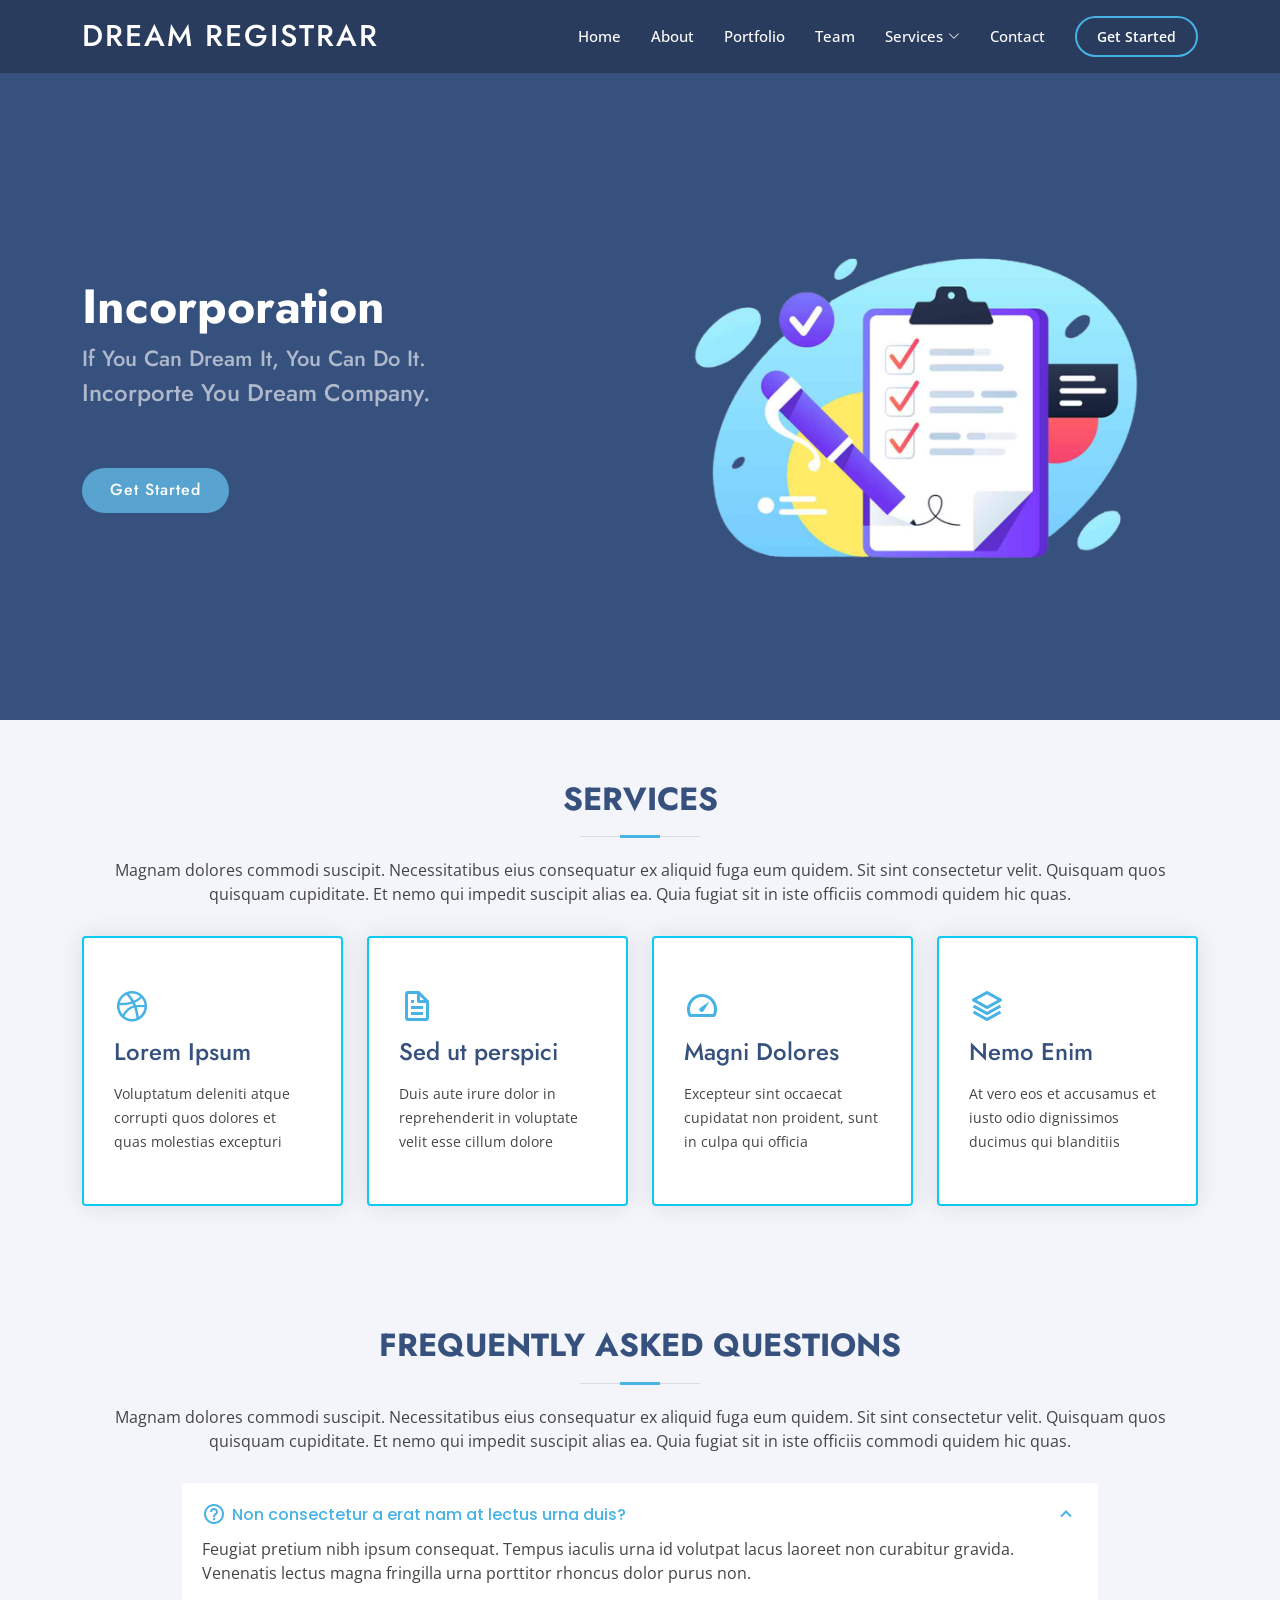
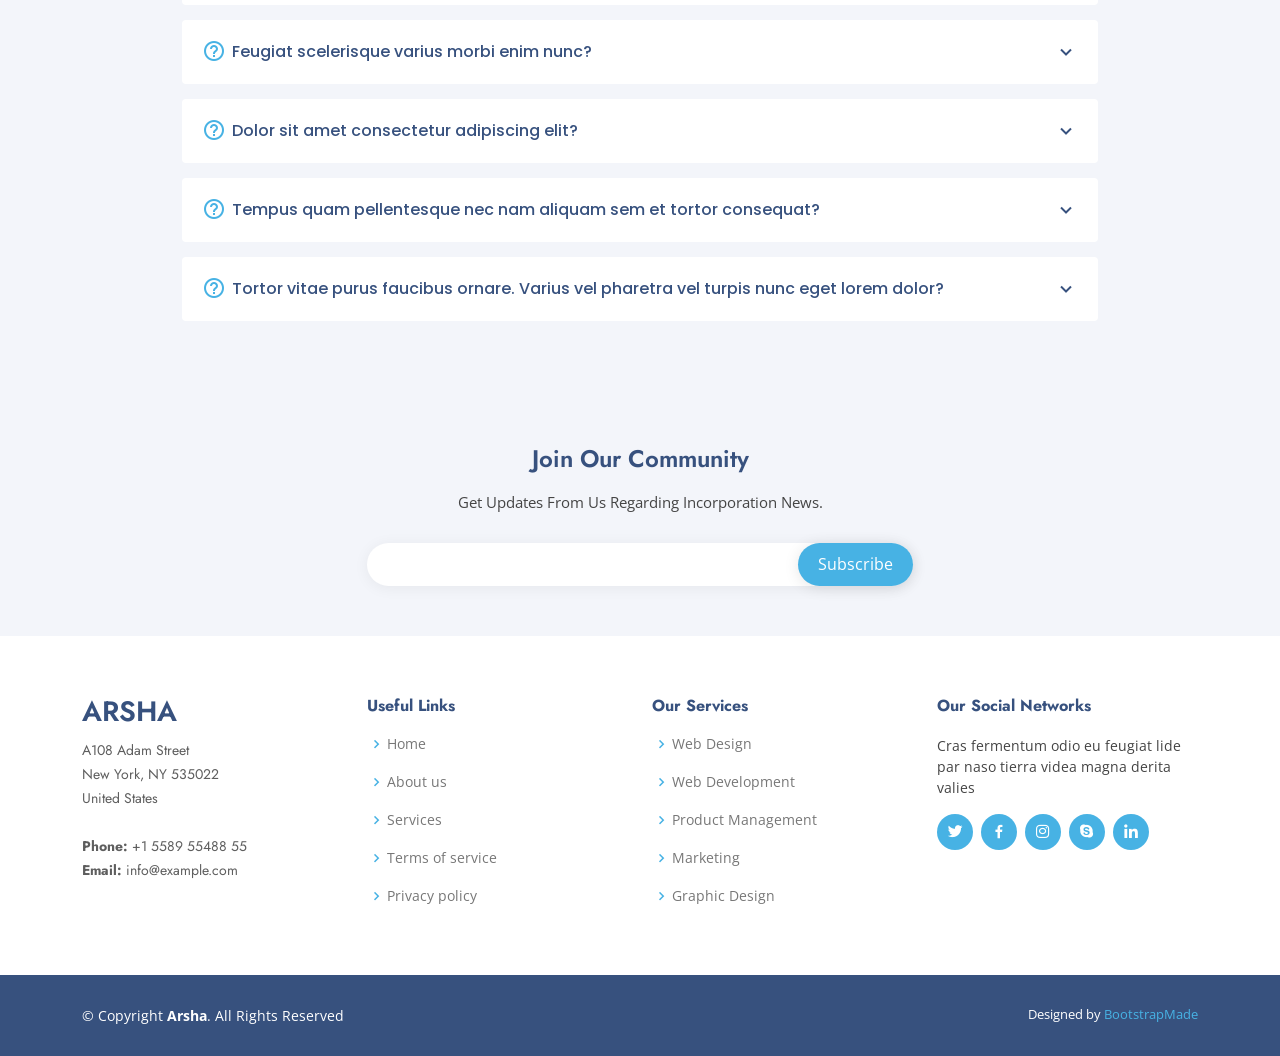
==== incorporation.html @ 0de63393 "initial commit" ====
<!DOCTYPE html>
<html lang="en">
    <head>
        <meta charset="utf-8" />
        <meta content="width=device-width, initial-scale=1.0" name="viewport" />

        <title>Incorporation - Arsha Bootstrap Template</title>
        <meta content="" name="description" />
        <meta content="" name="keywords" />

        <!-- Favicons -->
        <link href="assets/img/favicon.png" rel="icon" />
        <link href="assets/img/apple-touch-icon.png" rel="apple-touch-icon" />

        <!-- Google Fonts -->
        <link
            href="https://fonts.googleapis.com/css?family=Open+Sans:300,300i,400,400i,600,600i,700,700i|Jost:300,300i,400,400i,500,500i,600,600i,700,700i|Poppins:300,300i,400,400i,500,500i,600,600i,700,700i"
            rel="stylesheet"
        />

        <!-- Vendor CSS Files -->
        <link href="assets/vendor/aos/aos.css" rel="stylesheet" />
        <link
            href="assets/vendor/bootstrap/css/bootstrap.min.css"
            rel="stylesheet"
        />
        <link
            href="assets/vendor/bootstrap-icons/bootstrap-icons.css"
            rel="stylesheet"
        />
        <link
            href="assets/vendor/boxicons/css/boxicons.min.css"
            rel="stylesheet"
        />
        <link
            href="assets/vendor/glightbox/css/glightbox.min.css"
            rel="stylesheet"
        />
        <link href="assets/vendor/remixicon/remixicon.css" rel="stylesheet" />
        <link
            href="assets/vendor/swiper/swiper-bundle.min.css"
            rel="stylesheet"
        />

        <!-- Template Main CSS File -->
        <link href="assets/css/style.css" rel="stylesheet" />
    </head>

    <body>
        <!-- ======= Header ======= -->
        <header id="header" class="fixed-top header-inner-pages">
            <div class="container d-flex align-items-center">
                <h1 class="logo me-auto">
                    <a href="index.html">Dream Registrar</a>
                </h1>

                <nav id="navbar" class="navbar">
                    <ul>
                        <li>
                            <a class="nav-link scrollto" href="/">Home</a>
                        </li>

                        <li>
                            <a class="nav-link scrollto" href="index.html#about"
                                >About</a
                            >
                        </li>

                        <li>
                            <a
                                class="nav-link scrollto"
                                href="index.html#portfolio"
                                >Portfolio</a
                            >
                        </li>
                        <li>
                            <a class="nav-link scrollto" href="index.html#team"
                                >Team</a
                            >
                        </li>

                        <li class="dropdown">
                            <a href="#"
                                ><span>Services</span>
                                <i class="bi bi-chevron-down"></i
                            ></a>
                            <ul>
                                <li><a href="#">Drop Down 1</a></li>
                                <li class="dropdown">
                                    <a href="#"
                                        ><span>Deep Drop Down</span>
                                        <i class="bi bi-chevron-right"></i
                                    ></a>
                                    <ul>
                                        <li>
                                            <a href="#">Deep Drop Down 1</a>
                                        </li>
                                        <li>
                                            <a href="#">Deep Drop Down 2</a>
                                        </li>
                                        <li>
                                            <a href="#">Deep Drop Down 3</a>
                                        </li>
                                        <li>
                                            <a href="#">Deep Drop Down 4</a>
                                        </li>
                                        <li>
                                            <a href="#">Deep Drop Down 5</a>
                                        </li>
                                    </ul>
                                </li>
                                <li><a href="#">Drop Down 2</a></li>
                                <li><a href="#">Drop Down 3</a></li>
                                <li><a href="#">Drop Down 4</a></li>
                            </ul>
                        </li>
                        <li>
                            <a class="nav-link scrollto" href="#contact"
                                >Contact</a
                            >
                        </li>
                        <li>
                            <a class="getstarted scrollto" href="#about"
                                >Get Started</a
                            >
                        </li>
                    </ul>
                    <i class="bi bi-list mobile-nav-toggle"></i>
                </nav>
                <!-- .navbar -->
            </div>
        </header>
        <!-- End Header -->
        <!-- ======= Hero Section ======= -->
        <section id="hero" class="d-flex align-items-center">
            <div class="container">
                <div class="row">
                    <div
                        class="col-lg-6 d-flex flex-column justify-content-center pt-4 pt-lg-0 order-2 order-lg-1"
                        data-aos="fade-up"
                        data-aos-delay="200"
                    >
                        <h1>Incorporation</h1>
                        <h4>If You Can Dream It, You Can Do It.</h4>
                        <h2>Incorporte You Dream Company.</h2>
                        <div
                            class="d-flex justify-content-center justify-content-lg-start"
                        >
                            <a href="#services" class="btn-get-started scrollto"
                                >Get Started</a
                            >
                            <!-- <a href="" class="glightbox btn-watch-video"
                                ><i class="bi bi-play-circle"></i
                                ><span>Watch Video</span></a
                            > -->
                        </div>
                    </div>
                    <div
                        class="col-lg-6 order-1 order-lg-2 hero-img"
                        data-aos="zoom-in"
                        data-aos-delay="200"
                    >
                        <img
                            src="./image-removebg-preview.png"
                            class="img-fluid animated"
                            alt=""
                        />
                    </div>
                </div>
            </div>
        </section>
        <!-- End Hero -->

        <main id="main">
            <!-- ======= Breadcrumbs ======= -->
            <!-- <section id="breadcrumbs" class="breadcrumbs">
                <div class="container">
                    <ol>
                        <li><a href="index.html">Home</a></li>
                        <li>Incorporation</li>
                    </ol>
                    <h2>Incorporation</h2>
                </div>
            </section> -->
            <!-- End Breadcrumbs -->
            <!-- ======= Services Section ======= -->
            <section id="services" class="services section-bg">
                <div class="container" data-aos="fade-up">
                    <div class="section-title">
                        <h2>Services</h2>
                        <p>
                            Magnam dolores commodi suscipit. Necessitatibus eius
                            consequatur ex aliquid fuga eum quidem. Sit sint
                            consectetur velit. Quisquam quos quisquam
                            cupiditate. Et nemo qui impedit suscipit alias ea.
                            Quia fugiat sit in iste officiis commodi quidem hic
                            quas.
                        </p>
                    </div>

                    <div class="row">
                        <div
                            class="col-xl-3 col-md-6 d-flex align-items-stretch"
                            data-aos="zoom-in"
                            data-aos-delay="100"
                        >
                            <div
                                class="icon-box border border-info border-2 rounded"
                            >
                                <div class="icon">
                                    <i class="bx bxl-dribbble"></i>
                                </div>
                                <h4><a href="">Lorem Ipsum</a></h4>
                                <p>
                                    Voluptatum deleniti atque corrupti quos
                                    dolores et quas molestias excepturi
                                </p>
                            </div>
                        </div>

                        <div
                            class="col-xl-3 col-md-6 d-flex align-items-stretch mt-4 mt-md-0"
                            data-aos="zoom-in"
                            data-aos-delay="200"
                        >
                            <div
                                class="icon-box border border-info border-2 rounded"
                            >
                                <div class="icon">
                                    <i class="bx bx-file"></i>
                                </div>
                                <h4><a href="">Sed ut perspici</a></h4>
                                <p>
                                    Duis aute irure dolor in reprehenderit in
                                    voluptate velit esse cillum dolore
                                </p>
                            </div>
                        </div>

                        <div
                            class="col-xl-3 col-md-6 d-flex align-items-stretch mt-4 mt-xl-0"
                            data-aos="zoom-in"
                            data-aos-delay="300"
                        >
                            <div
                                class="icon-box border border-info border-2 rounded"
                            >
                                <div class="icon">
                                    <i class="bx bx-tachometer"></i>
                                </div>
                                <h4><a href="">Magni Dolores</a></h4>
                                <p>
                                    Excepteur sint occaecat cupidatat non
                                    proident, sunt in culpa qui officia
                                </p>
                            </div>
                        </div>

                        <div
                            class="col-xl-3 col-md-6 d-flex align-items-stretch mt-4 mt-xl-0"
                            data-aos="zoom-in"
                            data-aos-delay="400"
                        >
                            <div
                                class="icon-box border border-info border-2 rounded"
                            >
                                <div class="icon">
                                    <i class="bx bx-layer"></i>
                                </div>
                                <h4><a href="">Nemo Enim</a></h4>
                                <p>
                                    At vero eos et accusamus et iusto odio
                                    dignissimos ducimus qui blanditiis
                                </p>
                            </div>
                        </div>
                    </div>
                </div>
            </section>
            <!-- End Services Section -->

            <!-- <section class="inner-page">
                  <div class="container">
                      <p>Example inner page template</p>
                  </div>
              </section>-->

            <!-- ======= Frequently Asked Questions Section ======= -->
            <section id="faq" class="faq section-bg">
                <div class="container" data-aos="fade-up">
                    <div class="section-title">
                        <h2>Frequently Asked Questions</h2>
                        <p>
                            Magnam dolores commodi suscipit. Necessitatibus eius
                            consequatur ex aliquid fuga eum quidem. Sit sint
                            consectetur velit. Quisquam quos quisquam
                            cupiditate. Et nemo qui impedit suscipit alias ea.
                            Quia fugiat sit in iste officiis commodi quidem hic
                            quas.
                        </p>
                    </div>

                    <div class="faq-list">
                        <ul>
                            <li data-aos="fade-up" data-aos-delay="100">
                                <i class="bx bx-help-circle icon-help"></i>
                                <a
                                    data-bs-toggle="collapse"
                                    class="collapse"
                                    data-bs-target="#faq-list-1"
                                    >Non consectetur a erat nam at lectus urna
                                    duis?
                                    <i class="bx bx-chevron-down icon-show"></i
                                    ><i class="bx bx-chevron-up icon-close"></i
                                ></a>
                                <div
                                    id="faq-list-1"
                                    class="collapse show"
                                    data-bs-parent=".faq-list"
                                >
                                    <p>
                                        Feugiat pretium nibh ipsum consequat.
                                        Tempus iaculis urna id volutpat lacus
                                        laoreet non curabitur gravida. Venenatis
                                        lectus magna fringilla urna porttitor
                                        rhoncus dolor purus non.
                                    </p>
                                </div>
                            </li>

                            <li data-aos="fade-up" data-aos-delay="200">
                                <i class="bx bx-help-circle icon-help"></i>
                                <a
                                    data-bs-toggle="collapse"
                                    data-bs-target="#faq-list-2"
                                    class="collapsed"
                                    >Feugiat scelerisque varius morbi enim nunc?
                                    <i class="bx bx-chevron-down icon-show"></i
                                    ><i class="bx bx-chevron-up icon-close"></i
                                ></a>
                                <div
                                    id="faq-list-2"
                                    class="collapse"
                                    data-bs-parent=".faq-list"
                                >
                                    <p>
                                        Dolor sit amet consectetur adipiscing
                                        elit pellentesque habitant morbi. Id
                                        interdum velit laoreet id donec
                                        ultrices. Fringilla phasellus faucibus
                                        scelerisque eleifend donec pretium. Est
                                        pellentesque elit ullamcorper dignissim.
                                        Mauris ultrices eros in cursus turpis
                                        massa tincidunt dui.
                                    </p>
                                </div>
                            </li>

                            <li data-aos="fade-up" data-aos-delay="300">
                                <i class="bx bx-help-circle icon-help"></i>
                                <a
                                    data-bs-toggle="collapse"
                                    data-bs-target="#faq-list-3"
                                    class="collapsed"
                                    >Dolor sit amet consectetur adipiscing elit?
                                    <i class="bx bx-chevron-down icon-show"></i
                                    ><i class="bx bx-chevron-up icon-close"></i
                                ></a>
                                <div
                                    id="faq-list-3"
                                    class="collapse"
                                    data-bs-parent=".faq-list"
                                >
                                    <p>
                                        Eleifend mi in nulla posuere
                                        sollicitudin aliquam ultrices sagittis
                                        orci. Faucibus pulvinar elementum
                                        integer enim. Sem nulla pharetra diam
                                        sit amet nisl suscipit. Rutrum tellus
                                        pellentesque eu tincidunt. Lectus urna
                                        duis convallis convallis tellus. Urna
                                        molestie at elementum eu facilisis sed
                                        odio morbi quis
                                    </p>
                                </div>
                            </li>

                            <li data-aos="fade-up" data-aos-delay="400">
                                <i class="bx bx-help-circle icon-help"></i>
                                <a
                                    data-bs-toggle="collapse"
                                    data-bs-target="#faq-list-4"
                                    class="collapsed"
                                    >Tempus quam pellentesque nec nam aliquam
                                    sem et tortor consequat?
                                    <i class="bx bx-chevron-down icon-show"></i
                                    ><i class="bx bx-chevron-up icon-close"></i
                                ></a>
                                <div
                                    id="faq-list-4"
                                    class="collapse"
                                    data-bs-parent=".faq-list"
                                >
                                    <p>
                                        Molestie a iaculis at erat pellentesque
                                        adipiscing commodo. Dignissim
                                        suspendisse in est ante in. Nunc vel
                                        risus commodo viverra maecenas accumsan.
                                        Sit amet nisl suscipit adipiscing
                                        bibendum est. Purus gravida quis blandit
                                        turpis cursus in.
                                    </p>
                                </div>
                            </li>

                            <li data-aos="fade-up" data-aos-delay="500">
                                <i class="bx bx-help-circle icon-help"></i>
                                <a
                                    data-bs-toggle="collapse"
                                    data-bs-target="#faq-list-5"
                                    class="collapsed"
                                    >Tortor vitae purus faucibus ornare. Varius
                                    vel pharetra vel turpis nunc eget lorem
                                    dolor?
                                    <i class="bx bx-chevron-down icon-show"></i
                                    ><i class="bx bx-chevron-up icon-close"></i
                                ></a>
                                <div
                                    id="faq-list-5"
                                    class="collapse"
                                    data-bs-parent=".faq-list"
                                >
                                    <p>
                                        Laoreet sit amet cursus sit amet dictum
                                        sit amet justo. Mauris vitae ultricies
                                        leo integer malesuada nunc vel.
                                        Tincidunt eget nullam non nisi est sit
                                        amet. Turpis nunc eget lorem dolor sed.
                                        Ut venenatis tellus in metus vulputate
                                        eu scelerisque.
                                    </p>
                                </div>
                            </li>
                        </ul>
                    </div>
                </div>
            </section>
            <!-- End Frequently Asked Questions Section -->
        </main>
        <!-- End #main -->

        <!-- ======= Footer ======= -->
        <footer id="footer">
            <div class="footer-newsletter">
                <div class="container">
                    <div class="row justify-content-center">
                        <div class="col-lg-6">
                            <h4>Join Our Community</h4>
                            <p>
                                Get Updates From Us Regarding Incorporation
                                News.
                            </p>
                            <form action="" method="post">
                                <input type="email" name="email" /><input
                                    type="submit"
                                    value="Subscribe"
                                />
                            </form>
                        </div>
                    </div>
                </div>
            </div>

            <div class="footer-top">
                <div class="container">
                    <div class="row">
                        <div class="col-lg-3 col-md-6 footer-contact">
                            <h3>Arsha</h3>
                            <p>
                                A108 Adam Street <br />
                                New York, NY 535022<br />
                                United States <br /><br />
                                <strong>Phone:</strong> +1 5589 55488 55<br />
                                <strong>Email:</strong> info@example.com<br />
                            </p>
                        </div>

                        <div class="col-lg-3 col-md-6 footer-links">
                            <h4>Useful Links</h4>
                            <ul>
                                <li>
                                    <i class="bx bx-chevron-right"></i>
                                    <a href="#">Home</a>
                                </li>
                                <li>
                                    <i class="bx bx-chevron-right"></i>
                                    <a href="#">About us</a>
                                </li>
                                <li>
                                    <i class="bx bx-chevron-right"></i>
                                    <a href="#">Services</a>
                                </li>
                                <li>
                                    <i class="bx bx-chevron-right"></i>
                                    <a href="#">Terms of service</a>
                                </li>
                                <li>
                                    <i class="bx bx-chevron-right"></i>
                                    <a href="#">Privacy policy</a>
                                </li>
                            </ul>
                        </div>

                        <div class="col-lg-3 col-md-6 footer-links">
                            <h4>Our Services</h4>
                            <ul>
                                <li>
                                    <i class="bx bx-chevron-right"></i>
                                    <a href="#">Web Design</a>
                                </li>
                                <li>
                                    <i class="bx bx-chevron-right"></i>
                                    <a href="#">Web Development</a>
                                </li>
                                <li>
                                    <i class="bx bx-chevron-right"></i>
                                    <a href="#">Product Management</a>
                                </li>
                                <li>
                                    <i class="bx bx-chevron-right"></i>
                                    <a href="#">Marketing</a>
                                </li>
                                <li>
                                    <i class="bx bx-chevron-right"></i>
                                    <a href="#">Graphic Design</a>
                                </li>
                            </ul>
                        </div>

                        <div class="col-lg-3 col-md-6 footer-links">
                            <h4>Our Social Networks</h4>
                            <p>
                                Cras fermentum odio eu feugiat lide par naso
                                tierra videa magna derita valies
                            </p>
                            <div class="social-links mt-3">
                                <a href="#" class="twitter"
                                    ><i class="bx bxl-twitter"></i
                                ></a>
                                <a href="#" class="facebook"
                                    ><i class="bx bxl-facebook"></i
                                ></a>
                                <a href="#" class="instagram"
                                    ><i class="bx bxl-instagram"></i
                                ></a>
                                <a href="#" class="google-plus"
                                    ><i class="bx bxl-skype"></i
                                ></a>
                                <a href="#" class="linkedin"
                                    ><i class="bx bxl-linkedin"></i
                                ></a>
                            </div>
                        </div>
                    </div>
                </div>
            </div>

            <div class="container footer-bottom clearfix">
                <div class="copyright">
                    &copy; Copyright <strong><span>Arsha</span></strong
                    >. All Rights Reserved
                </div>
                <div class="credits">
                    <!-- All the links in the footer should remain intact. -->
                    <!-- You can delete the links only if you purchased the pro version. -->
                    <!-- Licensing information: https://bootstrapmade.com/license/ -->
                    <!-- Purchase the pro version with working PHP/AJAX contact form: https://bootstrapmade.com/arsha-free-bootstrap-html-template-corporate/ -->
                    Designed by
                    <a href="https://bootstrapmade.com/">BootstrapMade</a>
                </div>
            </div>
        </footer>
        <!-- End Footer -->

        <div id="preloader"></div>
        <a
            href="#"
            class="back-to-top d-flex align-items-center justify-content-center"
            ><i class="bi bi-arrow-up-short"></i
        ></a>

        <!-- Vendor JS Files -->
        <script src="assets/vendor/aos/aos.js"></script>
        <script src="assets/vendor/bootstrap/js/bootstrap.bundle.min.js"></script>
        <script src="assets/vendor/glightbox/js/glightbox.min.js"></script>
        <script src="assets/vendor/isotope-layout/isotope.pkgd.min.js"></script>
        <script src="assets/vendor/swiper/swiper-bundle.min.js"></script>
        <script src="assets/vendor/waypoints/noframework.waypoints.js"></script>
        <script src="assets/vendor/php-email-form/validate.js"></script>

        <!-- Template Main JS File -->
        <script src="assets/js/main.js"></script>
    </body>
</html>
---- assets/css/style.css ----
/**
* Template Name: Arsha - v4.7.1
* Template URL: https://bootstrapmade.com/arsha-free-bootstrap-html-template-corporate/
* Author: BootstrapMade.com
* License: https://bootstrapmade.com/license/
*/

/*--------------------------------------------------------------
# General
--------------------------------------------------------------*/
body {
    font-family: "Open Sans", sans-serif;
    color: #444444;
}

a {
    color: #47b2e4;
    text-decoration: none;
}

a:hover {
    color: #73c5eb;
    text-decoration: none;
}

h1,
h2,
h3,
h4,
h5,
h6 {
    font-family: "Jost", sans-serif;
}

/*--------------------------------------------------------------
# Preloader
--------------------------------------------------------------*/
#preloader {
    position: fixed;
    top: 0;
    left: 0;
    right: 0;
    bottom: 0;
    z-index: 9999;
    overflow: hidden;
    background: #37517e;
}

#preloader:before {
    content: "";
    position: fixed;
    top: calc(50% - 30px);
    left: calc(50% - 30px);
    border: 6px solid #37517e;
    border-top-color: #fff;
    border-bottom-color: #fff;
    border-radius: 50%;
    width: 60px;
    height: 60px;
    -webkit-animation: animate-preloader 1s linear infinite;
    animation: animate-preloader 1s linear infinite;
}

@-webkit-keyframes animate-preloader {
    0% {
        transform: rotate(0deg);
    }
    100% {
        transform: rotate(360deg);
    }
}

@keyframes animate-preloader {
    0% {
        transform: rotate(0deg);
    }
    100% {
        transform: rotate(360deg);
    }
}
/*--------------------------------------------------------------
# Back to top button
--------------------------------------------------------------*/
.back-to-top {
    position: fixed;
    visibility: hidden;
    opacity: 0;
    right: 15px;
    bottom: 15px;
    z-index: 996;
    background: #47b2e4;
    width: 40px;
    height: 40px;
    border-radius: 50px;
    transition: all 0.4s;
}
.back-to-top i {
    font-size: 24px;
    color: #fff;
    line-height: 0;
}
.back-to-top:hover {
    background: #6bc1e9;
    color: #fff;
}
.back-to-top.active {
    visibility: visible;
    opacity: 1;
}

/*--------------------------------------------------------------
# Header
--------------------------------------------------------------*/
#header {
    transition: all 0.5s;
    z-index: 997;
    padding: 15px 0;
}
#header.header-scrolled,
#header.header-inner-pages {
    background: rgba(40, 58, 90, 0.9);
}
#header .logo {
    font-size: 30px;
    margin: 0;
    padding: 0;
    line-height: 1;
    font-weight: 500;
    letter-spacing: 2px;
    text-transform: uppercase;
}
#header .logo a {
    color: #fff;
}
#header .logo img {
    max-height: 40px;
}

/*--------------------------------------------------------------
# Navigation Menu
--------------------------------------------------------------*/
/**
* Desktop Navigation 
*/
.navbar {
    padding: 0;
}
.navbar ul {
    margin: 0;
    padding: 0;
    display: flex;
    list-style: none;
    align-items: center;
}
.navbar li {
    position: relative;
}
.navbar a,
.navbar a:focus {
    display: flex;
    align-items: center;
    justify-content: space-between;
    padding: 10px 0 10px 30px;
    font-size: 15px;
    font-weight: 500;
    color: #fff;
    white-space: nowrap;
    transition: 0.3s;
}
.navbar a i,
.navbar a:focus i {
    font-size: 12px;
    line-height: 0;
    margin-left: 5px;
}
.navbar a:hover,
.navbar .active,
.navbar .active:focus,
.navbar li:hover > a {
    color: #47b2e4;
}
.navbar .getstarted,
.navbar .getstarted:focus {
    padding: 8px 20px;
    margin-left: 30px;
    border-radius: 50px;
    color: #fff;
    font-size: 14px;
    border: 2px solid #47b2e4;
    font-weight: 600;
}
.navbar .getstarted:hover,
.navbar .getstarted:focus:hover {
    color: #fff;
    background: #31a9e1;
}
.navbar .dropdown ul {
    display: block;
    position: absolute;
    left: 14px;
    top: calc(100% + 30px);
    margin: 0;
    padding: 10px 0;
    z-index: 99;
    opacity: 0;
    visibility: hidden;
    background: #fff;
    box-shadow: 0px 0px 30px rgba(127, 137, 161, 0.25);
    transition: 0.3s;
    border-radius: 4px;
}
.navbar .dropdown ul li {
    min-width: 200px;
}
.navbar .dropdown ul a {
    padding: 10px 20px;
    font-size: 14px;
    text-transform: none;
    font-weight: 500;
    color: #0c3c53;
}
.navbar .dropdown ul a i {
    font-size: 12px;
}
.navbar .dropdown ul a:hover,
.navbar .dropdown ul .active:hover,
.navbar .dropdown ul li:hover > a {
    color: #47b2e4;
}
.navbar .dropdown:hover > ul {
    opacity: 1;
    top: 100%;
    visibility: visible;
}
.navbar .dropdown .dropdown ul {
    top: 0;
    left: calc(100% - 30px);
    visibility: hidden;
}
.navbar .dropdown .dropdown:hover > ul {
    opacity: 1;
    top: 0;
    left: 100%;
    visibility: visible;
}
@media (max-width: 1366px) {
    .navbar .dropdown .dropdown ul {
        left: -90%;
    }
    .navbar .dropdown .dropdown:hover > ul {
        left: -100%;
    }
}

/**
* Mobile Navigation 
*/
.mobile-nav-toggle {
    color: #fff;
    font-size: 28px;
    cursor: pointer;
    display: none;
    line-height: 0;
    transition: 0.5s;
}
.mobile-nav-toggle.bi-x {
    color: #fff;
}

@media (max-width: 991px) {
    .mobile-nav-toggle {
        display: block;
    }

    .navbar ul {
        display: none;
    }
}
.navbar-mobile {
    position: fixed;
    overflow: hidden;
    top: 0;
    right: 0;
    left: 0;
    bottom: 0;
    background: rgba(40, 58, 90, 0.9);
    transition: 0.3s;
    z-index: 999;
}
.navbar-mobile .mobile-nav-toggle {
    position: absolute;
    top: 15px;
    right: 15px;
}
.navbar-mobile ul {
    display: block;
    position: absolute;
    top: 55px;
    right: 15px;
    bottom: 15px;
    left: 15px;
    padding: 10px 0;
    border-radius: 10px;
    background-color: #fff;
    overflow-y: auto;
    transition: 0.3s;
}
.navbar-mobile a,
.navbar-mobile a:focus {
    padding: 10px 20px;
    font-size: 15px;
    color: #37517e;
}
.navbar-mobile a:hover,
.navbar-mobile .active,
.navbar-mobile li:hover > a {
    color: #47b2e4;
}
.navbar-mobile .getstarted,
.navbar-mobile .getstarted:focus {
    margin: 15px;
    color: #37517e;
}
.navbar-mobile .dropdown ul {
    position: static;
    display: none;
    margin: 10px 20px;
    padding: 10px 0;
    z-index: 99;
    opacity: 1;
    visibility: visible;
    background: #fff;
    box-shadow: 0px 0px 30px rgba(127, 137, 161, 0.25);
}
.navbar-mobile .dropdown ul li {
    min-width: 200px;
}
.navbar-mobile .dropdown ul a {
    padding: 10px 20px;
}
.navbar-mobile .dropdown ul a i {
    font-size: 12px;
}
.navbar-mobile .dropdown ul a:hover,
.navbar-mobile .dropdown ul .active:hover,
.navbar-mobile .dropdown ul li:hover > a {
    color: #47b2e4;
}
.navbar-mobile .dropdown > .dropdown-active {
    display: block;
}

/*--------------------------------------------------------------
# Hero Section
--------------------------------------------------------------*/
#hero {
    width: 100%;
    height: 80vh;
    background: #37517e;
}
#hero .container {
    padding-top: 72px;
}
#hero h1 {
    margin: 0 0 10px 0;
    font-size: 48px;
    font-weight: 700;
    line-height: 56px;
    color: #fff;
}
#hero h2 {
    color: rgba(255, 255, 255, 0.6);
    margin-bottom: 50px;
    font-size: 24px;
}
#hero h4 {
    color: rgba(255, 255, 255, 0.6);
    /* margin-bottom: 50px; */
    font-size: 22px;
}
#hero .btn-get-started {
    font-family: "Jost", sans-serif;
    font-weight: 500;
    font-size: 16px;
    letter-spacing: 1px;
    display: inline-block;
    padding: 10px 28px 11px 28px;
    border-radius: 50px;
    transition: 0.5s;
    margin: 10px 0 0 0;
    color: #fff;
    background: #58a3cf;
}
#hero .btn-get-started:hover {
    background: #209dd8;
}
#hero .btn-watch-video {
    font-size: 16px;
    display: flex;
    align-items: center;
    transition: 0.5s;
    margin: 10px 0 0 25px;
    color: #fff;
    line-height: 1;
}
#hero .btn-watch-video i {
    line-height: 0;
    color: #fff;
    font-size: 32px;
    transition: 0.3s;
    margin-right: 8px;
}
#hero .btn-watch-video:hover i {
    color: #47b2e4;
}
#hero .animated {
    animation: up-down 2s ease-in-out infinite alternate-reverse both;
}
@media (max-width: 991px) {
    #hero {
        height: 100vh;
        text-align: center;
    }
    #hero .animated {
        -webkit-animation: none;
        animation: none;
    }
    #hero .hero-img {
        text-align: center;
    }
    #hero .hero-img img {
        width: 50%;
    }
}
@media (max-width: 768px) {
    #hero h1 {
        font-size: 28px;
        line-height: 36px;
    }
    #hero h2 {
        font-size: 18px;
        line-height: 24px;
        margin-bottom: 30px;
    }
    #hero .hero-img img {
        width: 70%;
    }
}
@media (max-width: 575px) {
    #hero .hero-img img {
        width: 80%;
    }
    #hero .btn-get-started {
        font-size: 16px;
        padding: 10px 24px 11px 24px;
    }
}

@-webkit-keyframes up-down {
    0% {
        transform: translateY(10px);
    }
    100% {
        transform: translateY(-10px);
    }
}

@keyframes up-down {
    0% {
        transform: translateY(10px);
    }
    100% {
        transform: translateY(-10px);
    }
}
/*--------------------------------------------------------------
# Sections General
--------------------------------------------------------------*/
section {
    padding: 60px 0;
    overflow: hidden;
}

.section-bg {
    background-color: #f3f5fa;
}

.section-title {
    text-align: center;
    padding-bottom: 30px;
}
.section-title h2 {
    font-size: 32px;
    font-weight: bold;
    text-transform: uppercase;
    margin-bottom: 20px;
    padding-bottom: 20px;
    position: relative;
    color: #37517e;
}
.section-title h2::before {
    content: "";
    position: absolute;
    display: block;
    width: 120px;
    height: 1px;
    background: #ddd;
    bottom: 1px;
    left: calc(50% - 60px);
}
.section-title h2::after {
    content: "";
    position: absolute;
    display: block;
    width: 40px;
    height: 3px;
    background: #47b2e4;
    bottom: 0;
    left: calc(50% - 20px);
}
.section-title p {
    margin-bottom: 0;
}

/*--------------------------------------------------------------
# Clients
--------------------------------------------------------------*/
.clients {
    padding: 12px 0;
    text-align: center;
}
.clients img {
    max-width: 45%;
    transition: all 0.4s ease-in-out;
    display: inline-block;
    padding: 15px 0;
    filter: grayscale(100);
}
.clients img:hover {
    filter: none;
    transform: scale(1.1);
}
@media (max-width: 768px) {
    .clients img {
        max-width: 40%;
    }
}

/*--------------------------------------------------------------
# About Us
--------------------------------------------------------------*/
.about .content h3 {
    font-weight: 600;
    font-size: 26px;
}
.about .content ul {
    list-style: none;
    padding: 0;
}
.about .content ul li {
    padding-left: 28px;
    position: relative;
}
.about .content ul li + li {
    margin-top: 10px;
}
.about .content ul i {
    position: absolute;
    left: 0;
    top: 2px;
    font-size: 20px;
    color: #47b2e4;
    line-height: 1;
}
.about .content p:last-child {
    margin-bottom: 0;
}
.about .content .btn-learn-more {
    font-family: "Poppins", sans-serif;
    font-weight: 500;
    font-size: 14px;
    letter-spacing: 1px;
    display: inline-block;
    padding: 12px 32px;
    border-radius: 4px;
    transition: 0.3s;
    line-height: 1;
    color: #47b2e4;
    -webkit-animation-delay: 0.8s;
    animation-delay: 0.8s;
    margin-top: 6px;
    border: 2px solid #47b2e4;
}
.about .content .btn-learn-more:hover {
    background: #47b2e4;
    color: #fff;
    text-decoration: none;
}

/*--------------------------------------------------------------
# Why Us
--------------------------------------------------------------*/
.why-us .content {
    padding: 60px 100px 0 100px;
}
.why-us .content h3 {
    font-weight: 400;
    font-size: 34px;
    color: #37517e;
}
.why-us .content h4 {
    font-size: 20px;
    font-weight: 700;
    margin-top: 5px;
}
.why-us .content p {
    font-size: 15px;
    color: #848484;
}
.why-us .img {
    background-size: contain;
    background-repeat: no-repeat;
    background-position: center center;
}
.why-us .accordion-list {
    padding: 0 100px 60px 100px;
}
.why-us .accordion-list ul {
    padding: 0;
    list-style: none;
}
.why-us .accordion-list li + li {
    margin-top: 15px;
}
.why-us .accordion-list li {
    padding: 20px;
    background: #fff;
    border-radius: 4px;
}
.why-us .accordion-list a {
    display: block;
    position: relative;
    font-family: "Poppins", sans-serif;
    font-size: 16px;
    line-height: 24px;
    font-weight: 500;
    padding-right: 30px;
    outline: none;
    cursor: pointer;
}
.why-us .accordion-list span {
    color: #47b2e4;
    font-weight: 600;
    font-size: 18px;
    padding-right: 10px;
}
.why-us .accordion-list i {
    font-size: 24px;
    position: absolute;
    right: 0;
    top: 0;
}
.why-us .accordion-list p {
    margin-bottom: 0;
    padding: 10px 0 0 0;
}
.why-us .accordion-list .icon-show {
    display: none;
}
.why-us .accordion-list a.collapsed {
    color: #343a40;
}
.why-us .accordion-list a.collapsed:hover {
    color: #47b2e4;
}
.why-us .accordion-list a.collapsed .icon-show {
    display: inline-block;
}
.why-us .accordion-list a.collapsed .icon-close {
    display: none;
}
@media (max-width: 1024px) {
    .why-us .content,
    .why-us .accordion-list {
        padding-left: 0;
        padding-right: 0;
    }
}
@media (max-width: 992px) {
    .why-us .img {
        min-height: 400px;
    }
    .why-us .content {
        padding-top: 30px;
    }
    .why-us .accordion-list {
        padding-bottom: 30px;
    }
}
@media (max-width: 575px) {
    .why-us .img {
        min-height: 200px;
    }
}

/*--------------------------------------------------------------
# Skills
--------------------------------------------------------------*/
.skills .content h3 {
    font-weight: 700;
    font-size: 32px;
    color: #37517e;
    font-family: "Poppins", sans-serif;
}
.skills .content ul {
    list-style: none;
    padding: 0;
}
.skills .content ul li {
    padding-bottom: 10px;
}
.skills .content ul i {
    font-size: 20px;
    padding-right: 4px;
    color: #47b2e4;
}
.skills .content p:last-child {
    margin-bottom: 0;
}
.skills .progress {
    height: 60px;
    display: block;
    background: none;
    border-radius: 0;
}
.skills .progress .skill {
    padding: 0;
    margin: 0 0 6px 0;
    text-transform: uppercase;
    display: block;
    font-weight: 600;
    font-family: "Poppins", sans-serif;
    color: #37517e;
}
.skills .progress .skill .val {
    float: right;
    font-style: normal;
}
.skills .progress-bar-wrap {
    background: #e8edf5;
    height: 10px;
}
.skills .progress-bar {
    width: 1px;
    height: 10px;
    transition: 0.9s;
    background-color: #4668a2;
}

/*--------------------------------------------------------------
# Services
--------------------------------------------------------------*/
.services .icon-box {
    box-shadow: 0px 0 25px 0 rgba(0, 0, 0, 0.1);
    padding: 50px 30px;
    transition: all ease-in-out 0.4s;
    background: #fff;
}
.services .icon-box .icon {
    margin-bottom: 10px;
}
.services .icon-box .icon i {
    color: #47b2e4;
    font-size: 36px;
    transition: 0.3s;
}
.services .icon-box h4 {
    font-weight: 500;
    margin-bottom: 15px;
    font-size: 24px;
}
.services .icon-box h4 a {
    color: #37517e;
    transition: ease-in-out 0.3s;
}
.services .icon-box p {
    line-height: 24px;
    font-size: 14px;
    margin-bottom: 0;
}
.services .icon-box:hover {
    transform: translateY(-10px);
}
.services .icon-box:hover h4 a {
    color: #47b2e4;
}

/*--------------------------------------------------------------
# Cta
--------------------------------------------------------------*/
.cta {
    background: linear-gradient(rgba(40, 58, 90, 0.9), rgba(40, 58, 90, 0.9)),
        url("../img/cta-bg.jpg") fixed center center;
    background-size: cover;
    padding: 120px 0;
}
.cta h3 {
    color: #fff;
    font-size: 28px;
    font-weight: 700;
}
.cta p {
    color: #fff;
}
.cta .cta-btn {
    font-family: "Jost", sans-serif;
    font-weight: 500;
    font-size: 16px;
    letter-spacing: 1px;
    display: inline-block;
    padding: 12px 40px;
    border-radius: 50px;
    transition: 0.5s;
    margin: 10px;
    border: 2px solid #fff;
    color: #fff;
}
.cta .cta-btn:hover {
    background: #47b2e4;
    border: 2px solid #47b2e4;
}
@media (max-width: 1024px) {
    .cta {
        background-attachment: scroll;
    }
}
@media (min-width: 769px) {
    .cta .cta-btn-container {
        display: flex;
        align-items: center;
        justify-content: flex-end;
    }
}

/*--------------------------------------------------------------
# Portfolio
--------------------------------------------------------------*/
.portfolio #portfolio-flters {
    list-style: none;
    margin-bottom: 20px;
}
.portfolio #portfolio-flters li {
    cursor: pointer;
    display: inline-block;
    margin: 10px 5px;
    font-size: 15px;
    font-weight: 500;
    line-height: 1;
    color: #444444;
    transition: all 0.3s;
    padding: 8px 20px;
    border-radius: 50px;
    font-family: "Poppins", sans-serif;
}
.portfolio #portfolio-flters li:hover,
.portfolio #portfolio-flters li.filter-active {
    background: #47b2e4;
    color: #fff;
}
.portfolio .portfolio-item {
    margin-bottom: 30px;
}
.portfolio .portfolio-item .portfolio-img {
    overflow: hidden;
}
.portfolio .portfolio-item .portfolio-img img {
    transition: all 0.6s;
}
.portfolio .portfolio-item .portfolio-info {
    opacity: 0;
    position: absolute;
    left: 15px;
    bottom: 0;
    z-index: 3;
    right: 15px;
    transition: all 0.3s;
    background: rgba(55, 81, 126, 0.8);
    padding: 10px 15px;
}
.portfolio .portfolio-item .portfolio-info h4 {
    font-size: 18px;
    color: #fff;
    font-weight: 600;
    color: #fff;
    margin-bottom: 0px;
}
.portfolio .portfolio-item .portfolio-info p {
    color: #f9fcfe;
    font-size: 14px;
    margin-bottom: 0;
}
.portfolio .portfolio-item .portfolio-info .preview-link,
.portfolio .portfolio-item .portfolio-info .details-link {
    position: absolute;
    right: 40px;
    font-size: 24px;
    top: calc(50% - 18px);
    color: #fff;
    transition: 0.3s;
}
.portfolio .portfolio-item .portfolio-info .preview-link:hover,
.portfolio .portfolio-item .portfolio-info .details-link:hover {
    color: #47b2e4;
}
.portfolio .portfolio-item .portfolio-info .details-link {
    right: 10px;
}
.portfolio .portfolio-item:hover .portfolio-img img {
    transform: scale(1.15);
}
.portfolio .portfolio-item:hover .portfolio-info {
    opacity: 1;
}

/*--------------------------------------------------------------
# Portfolio Details
--------------------------------------------------------------*/
.portfolio-details {
    padding-top: 40px;
}
.portfolio-details .portfolio-details-slider img {
    width: 100%;
}
.portfolio-details .portfolio-details-slider .swiper-pagination {
    margin-top: 20px;
    position: relative;
}
.portfolio-details
    .portfolio-details-slider
    .swiper-pagination
    .swiper-pagination-bullet {
    width: 12px;
    height: 12px;
    background-color: #fff;
    opacity: 1;
    border: 1px solid #47b2e4;
}
.portfolio-details
    .portfolio-details-slider
    .swiper-pagination
    .swiper-pagination-bullet-active {
    background-color: #47b2e4;
}
.portfolio-details .portfolio-info {
    padding: 30px;
    box-shadow: 0px 0 30px rgba(55, 81, 126, 0.08);
}
.portfolio-details .portfolio-info h3 {
    font-size: 22px;
    font-weight: 700;
    margin-bottom: 20px;
    padding-bottom: 20px;
    border-bottom: 1px solid #eee;
}
.portfolio-details .portfolio-info ul {
    list-style: none;
    padding: 0;
    font-size: 15px;
}
.portfolio-details .portfolio-info ul li + li {
    margin-top: 10px;
}
.portfolio-details .portfolio-description {
    padding-top: 30px;
}
.portfolio-details .portfolio-description h2 {
    font-size: 26px;
    font-weight: 700;
    margin-bottom: 20px;
}
.portfolio-details .portfolio-description p {
    padding: 0;
}

/*--------------------------------------------------------------
# Team
--------------------------------------------------------------*/
.team .member {
    position: relative;
    box-shadow: 0px 2px 15px rgba(0, 0, 0, 0.1);
    padding: 30px;
    border-radius: 5px;
    background: #fff;
    transition: 0.5s;
}
.team .member .pic {
    overflow: hidden;
    width: 180px;
    border-radius: 50%;
}
.team .member .pic img {
    transition: ease-in-out 0.3s;
}
.team .member:hover {
    transform: translateY(-10px);
}
.team .member .member-info {
    padding-left: 30px;
}
.team .member h4 {
    font-weight: 700;
    margin-bottom: 5px;
    font-size: 20px;
    color: #37517e;
}
.team .member span {
    display: block;
    font-size: 15px;
    padding-bottom: 10px;
    position: relative;
    font-weight: 500;
}
.team .member span::after {
    content: "";
    position: absolute;
    display: block;
    width: 50px;
    height: 1px;
    background: #cbd6e9;
    bottom: 0;
    left: 0;
}
.team .member p {
    margin: 10px 0 0 0;
    font-size: 14px;
}
.team .member .social {
    margin-top: 12px;
    display: flex;
    align-items: center;
    justify-content: flex-start;
}
.team .member .social a {
    transition: ease-in-out 0.3s;
    display: flex;
    align-items: center;
    justify-content: center;
    border-radius: 50px;
    width: 32px;
    height: 32px;
    background: #eff2f8;
}
.team .member .social a i {
    color: #37517e;
    font-size: 16px;
    margin: 0 2px;
}
.team .member .social a:hover {
    background: #47b2e4;
}
.team .member .social a:hover i {
    color: #fff;
}
.team .member .social a + a {
    margin-left: 8px;
}

/*--------------------------------------------------------------
# Pricing
--------------------------------------------------------------*/
.pricing .row {
    padding-top: 40px;
}
.pricing .box {
    padding: 60px 40px;
    box-shadow: 0 3px 20px -2px rgba(20, 45, 100, 0.1);
    background: #fff;
    height: 100%;
    border-top: 4px solid #fff;
    border-radius: 5px;
}
.pricing h3 {
    font-weight: 500;
    margin-bottom: 15px;
    font-size: 20px;
    color: #37517e;
}
.pricing h4 {
    font-size: 48px;
    color: #37517e;
    font-weight: 400;
    font-family: "Jost", sans-serif;
    margin-bottom: 25px;
}
.pricing h4 sup {
    font-size: 28px;
}
.pricing h4 span {
    color: #47b2e4;
    font-size: 18px;
    display: block;
}
.pricing ul {
    padding: 20px 0;
    list-style: none;
    color: #999;
    text-align: left;
    line-height: 20px;
}
.pricing ul li {
    padding: 10px 0 10px 30px;
    position: relative;
}
.pricing ul i {
    color: #28a745;
    font-size: 24px;
    position: absolute;
    left: 0;
    top: 6px;
}
.pricing ul .na {
    color: #ccc;
}
.pricing ul .na i {
    color: #ccc;
}
.pricing ul .na span {
    text-decoration: line-through;
}
.pricing .buy-btn {
    display: inline-block;
    padding: 12px 35px;
    border-radius: 50px;
    color: #47b2e4;
    transition: none;
    font-size: 16px;
    font-weight: 500;
    font-family: "Jost", sans-serif;
    transition: 0.3s;
    border: 1px solid #47b2e4;
}
.pricing .buy-btn:hover {
    background: #47b2e4;
    color: #fff;
}
.pricing .featured {
    border-top-color: #47b2e4;
}
.pricing .featured .buy-btn {
    background: #47b2e4;
    color: #fff;
}
.pricing .featured .buy-btn:hover {
    background: #23a3df;
}
@media (max-width: 992px) {
    .pricing .box {
        max-width: 60%;
        margin: 0 auto 30px auto;
    }
}
@media (max-width: 767px) {
    .pricing .box {
        max-width: 80%;
        margin: 0 auto 30px auto;
    }
}
@media (max-width: 420px) {
    .pricing .box {
        max-width: 100%;
        margin: 0 auto 30px auto;
    }
}

/*--------------------------------------------------------------
# Frequently Asked Questions
--------------------------------------------------------------*/
.faq .faq-list {
    padding: 0 100px;
}
.faq .faq-list ul {
    padding: 0;
    list-style: none;
}
.faq .faq-list li + li {
    margin-top: 15px;
}
.faq .faq-list li {
    padding: 20px;
    background: #fff;
    border-radius: 4px;
    position: relative;
}
.faq .faq-list a {
    display: block;
    position: relative;
    font-family: "Poppins", sans-serif;
    font-size: 16px;
    line-height: 24px;
    font-weight: 500;
    padding: 0 30px;
    outline: none;
    cursor: pointer;
}
.faq .faq-list .icon-help {
    font-size: 24px;
    position: absolute;
    right: 0;
    left: 20px;
    color: #47b2e4;
}
.faq .faq-list .icon-show,
.faq .faq-list .icon-close {
    font-size: 24px;
    position: absolute;
    right: 0;
    top: 0;
}
.faq .faq-list p {
    margin-bottom: 0;
    padding: 10px 0 0 0;
}
.faq .faq-list .icon-show {
    display: none;
}
.faq .faq-list a.collapsed {
    color: #37517e;
    transition: 0.3s;
}
.faq .faq-list a.collapsed:hover {
    color: #47b2e4;
}
.faq .faq-list a.collapsed .icon-show {
    display: inline-block;
}
.faq .faq-list a.collapsed .icon-close {
    display: none;
}
@media (max-width: 1200px) {
    .faq .faq-list {
        padding: 0;
    }
}

/*--------------------------------------------------------------
# Contact
--------------------------------------------------------------*/
.contact .info {
    border-top: 3px solid #47b2e4;
    border-bottom: 3px solid #47b2e4;
    padding: 30px;
    background: #fff;
    width: 100%;
    box-shadow: 0 0 24px 0 rgba(0, 0, 0, 0.1);
}
.contact .info i {
    font-size: 20px;
    color: #47b2e4;
    float: left;
    width: 44px;
    height: 44px;
    background: #e7f5fb;
    display: flex;
    justify-content: center;
    align-items: center;
    border-radius: 50px;
    transition: all 0.3s ease-in-out;
}
.contact .info h4 {
    padding: 0 0 0 60px;
    font-size: 22px;
    font-weight: 600;
    margin-bottom: 5px;
    color: #37517e;
}
.contact .info p {
    padding: 0 0 10px 60px;
    margin-bottom: 20px;
    font-size: 14px;
    color: #6182ba;
}
.contact .info .email p {
    padding-top: 5px;
}
.contact .info .social-links {
    padding-left: 60px;
}
.contact .info .social-links a {
    font-size: 18px;
    display: inline-block;
    background: #333;
    color: #fff;
    line-height: 1;
    padding: 8px 0;
    border-radius: 50%;
    text-align: center;
    width: 36px;
    height: 36px;
    transition: 0.3s;
    margin-right: 10px;
}
.contact .info .social-links a:hover {
    background: #47b2e4;
    color: #fff;
}
.contact .info .email:hover i,
.contact .info .address:hover i,
.contact .info .phone:hover i {
    background: #47b2e4;
    color: #fff;
}
.contact .php-email-form {
    width: 100%;
    border-top: 3px solid #47b2e4;
    border-bottom: 3px solid #47b2e4;
    padding: 30px;
    background: #fff;
    box-shadow: 0 0 24px 0 rgba(0, 0, 0, 0.12);
}
.contact .php-email-form .form-group {
    padding-bottom: 8px;
}
.contact .php-email-form .validate {
    display: none;
    color: red;
    margin: 0 0 15px 0;
    font-weight: 400;
    font-size: 13px;
}
.contact .php-email-form .error-message {
    display: none;
    color: #fff;
    background: #ed3c0d;
    text-align: left;
    padding: 15px;
    font-weight: 600;
}
.contact .php-email-form .error-message br + br {
    margin-top: 25px;
}
.contact .php-email-form .sent-message {
    display: none;
    color: #fff;
    background: #18d26e;
    text-align: center;
    padding: 15px;
    font-weight: 600;
}
.contact .php-email-form .loading {
    display: none;
    background: #fff;
    text-align: center;
    padding: 15px;
}
.contact .php-email-form .loading:before {
    content: "";
    display: inline-block;
    border-radius: 50%;
    width: 24px;
    height: 24px;
    margin: 0 10px -6px 0;
    border: 3px solid #18d26e;
    border-top-color: #eee;
    -webkit-animation: animate-loading 1s linear infinite;
    animation: animate-loading 1s linear infinite;
}
.contact .php-email-form .form-group {
    margin-bottom: 20px;
}
.contact .php-email-form label {
    padding-bottom: 8px;
}
.contact .php-email-form input,
.contact .php-email-form textarea {
    border-radius: 0;
    box-shadow: none;
    font-size: 14px;
    border-radius: 4px;
}
.contact .php-email-form input:focus,
.contact .php-email-form textarea:focus {
    border-color: #47b2e4;
}
.contact .php-email-form input {
    height: 44px;
}
.contact .php-email-form textarea {
    padding: 10px 12px;
}
.contact .php-email-form button[type="submit"] {
    background: #47b2e4;
    border: 0;
    padding: 12px 34px;
    color: #fff;
    transition: 0.4s;
    border-radius: 50px;
}
.contact .php-email-form button[type="submit"]:hover {
    background: #209dd8;
}
@-webkit-keyframes animate-loading {
    0% {
        transform: rotate(0deg);
    }
    100% {
        transform: rotate(360deg);
    }
}
@keyframes animate-loading {
    0% {
        transform: rotate(0deg);
    }
    100% {
        transform: rotate(360deg);
    }
}

/*--------------------------------------------------------------
# Breadcrumbs
--------------------------------------------------------------*/
.breadcrumbs {
    padding: 15px 0;
    background: #f3f5fa;
    min-height: 40px;
    margin-top: 72px;
}
@media (max-width: 992px) {
    .breadcrumbs {
        margin-top: 68px;
    }
}
.breadcrumbs h2 {
    font-size: 28px;
    font-weight: 600;
    color: #37517e;
}
.breadcrumbs ol {
    display: flex;
    flex-wrap: wrap;
    list-style: none;
    padding: 0 0 10px 0;
    margin: 0;
    font-size: 14px;
}
.breadcrumbs ol li + li {
    padding-left: 10px;
}
.breadcrumbs ol li + li::before {
    display: inline-block;
    padding-right: 10px;
    color: #4668a2;
    content: "/";
}

/*--------------------------------------------------------------
# Footer
--------------------------------------------------------------*/
#footer {
    font-size: 14px;
    background: #37517e;
}
#footer .footer-newsletter {
    padding: 50px 0;
    background: #f3f5fa;
    text-align: center;
    font-size: 15px;
    color: #444444;
}
#footer .footer-newsletter h4 {
    font-size: 24px;
    margin: 0 0 20px 0;
    padding: 0;
    line-height: 1;
    font-weight: 600;
    color: #37517e;
}
#footer .footer-newsletter form {
    margin-top: 30px;
    background: #fff;
    padding: 6px 10px;
    position: relative;
    border-radius: 50px;
    box-shadow: 0px 2px 15px rgba(0, 0, 0, 0.06);
    text-align: left;
}
#footer .footer-newsletter form input[type="email"] {
    border: 0;
    padding: 4px 8px;
    width: calc(100% - 100px);
}
#footer .footer-newsletter form input[type="submit"] {
    position: absolute;
    top: 0;
    right: 0;
    bottom: 0;
    border: 0;
    background: none;
    font-size: 16px;
    padding: 0 20px;
    background: #47b2e4;
    color: #fff;
    transition: 0.3s;
    border-radius: 50px;
    box-shadow: 0px 2px 15px rgba(0, 0, 0, 0.1);
}
#footer .footer-newsletter form input[type="submit"]:hover {
    background: #209dd8;
}
#footer .footer-top {
    padding: 60px 0 30px 0;
    background: #fff;
}
#footer .footer-top .footer-contact {
    margin-bottom: 30px;
}
#footer .footer-top .footer-contact h3 {
    font-size: 28px;
    margin: 0 0 10px 0;
    padding: 2px 0 2px 0;
    line-height: 1;
    text-transform: uppercase;
    font-weight: 600;
    color: #37517e;
}
#footer .footer-top .footer-contact p {
    font-size: 14px;
    line-height: 24px;
    margin-bottom: 0;
    font-family: "Jost", sans-serif;
    color: #5e5e5e;
}
#footer .footer-top h4 {
    font-size: 16px;
    font-weight: bold;
    color: #37517e;
    position: relative;
    padding-bottom: 12px;
}
#footer .footer-top .footer-links {
    margin-bottom: 30px;
}
#footer .footer-top .footer-links ul {
    list-style: none;
    padding: 0;
    margin: 0;
}
#footer .footer-top .footer-links ul i {
    padding-right: 2px;
    color: #47b2e4;
    font-size: 18px;
    line-height: 1;
}
#footer .footer-top .footer-links ul li {
    padding: 10px 0;
    display: flex;
    align-items: center;
}
#footer .footer-top .footer-links ul li:first-child {
    padding-top: 0;
}
#footer .footer-top .footer-links ul a {
    color: #777777;
    transition: 0.3s;
    display: inline-block;
    line-height: 1;
}
#footer .footer-top .footer-links ul a:hover {
    text-decoration: none;
    color: #47b2e4;
}
#footer .footer-top .social-links a {
    font-size: 18px;
    display: inline-block;
    background: #47b2e4;
    color: #fff;
    line-height: 1;
    padding: 8px 0;
    margin-right: 4px;
    border-radius: 50%;
    text-align: center;
    width: 36px;
    height: 36px;
    transition: 0.3s;
}
#footer .footer-top .social-links a:hover {
    background: #209dd8;
    color: #fff;
    text-decoration: none;
}
#footer .footer-bottom {
    padding-top: 30px;
    padding-bottom: 30px;
    color: #fff;
}
#footer .copyright {
    float: left;
}
#footer .credits {
    float: right;
    font-size: 13px;
}
#footer .credits a {
    transition: 0.3s;
}
@media (max-width: 768px) {
    #footer .footer-bottom {
        padding-top: 20px;
        padding-bottom: 20px;
    }
    #footer .copyright,
    #footer .credits {
        text-align: center;
        float: none;
    }
    #footer .credits {
        padding-top: 4px;
    }
}
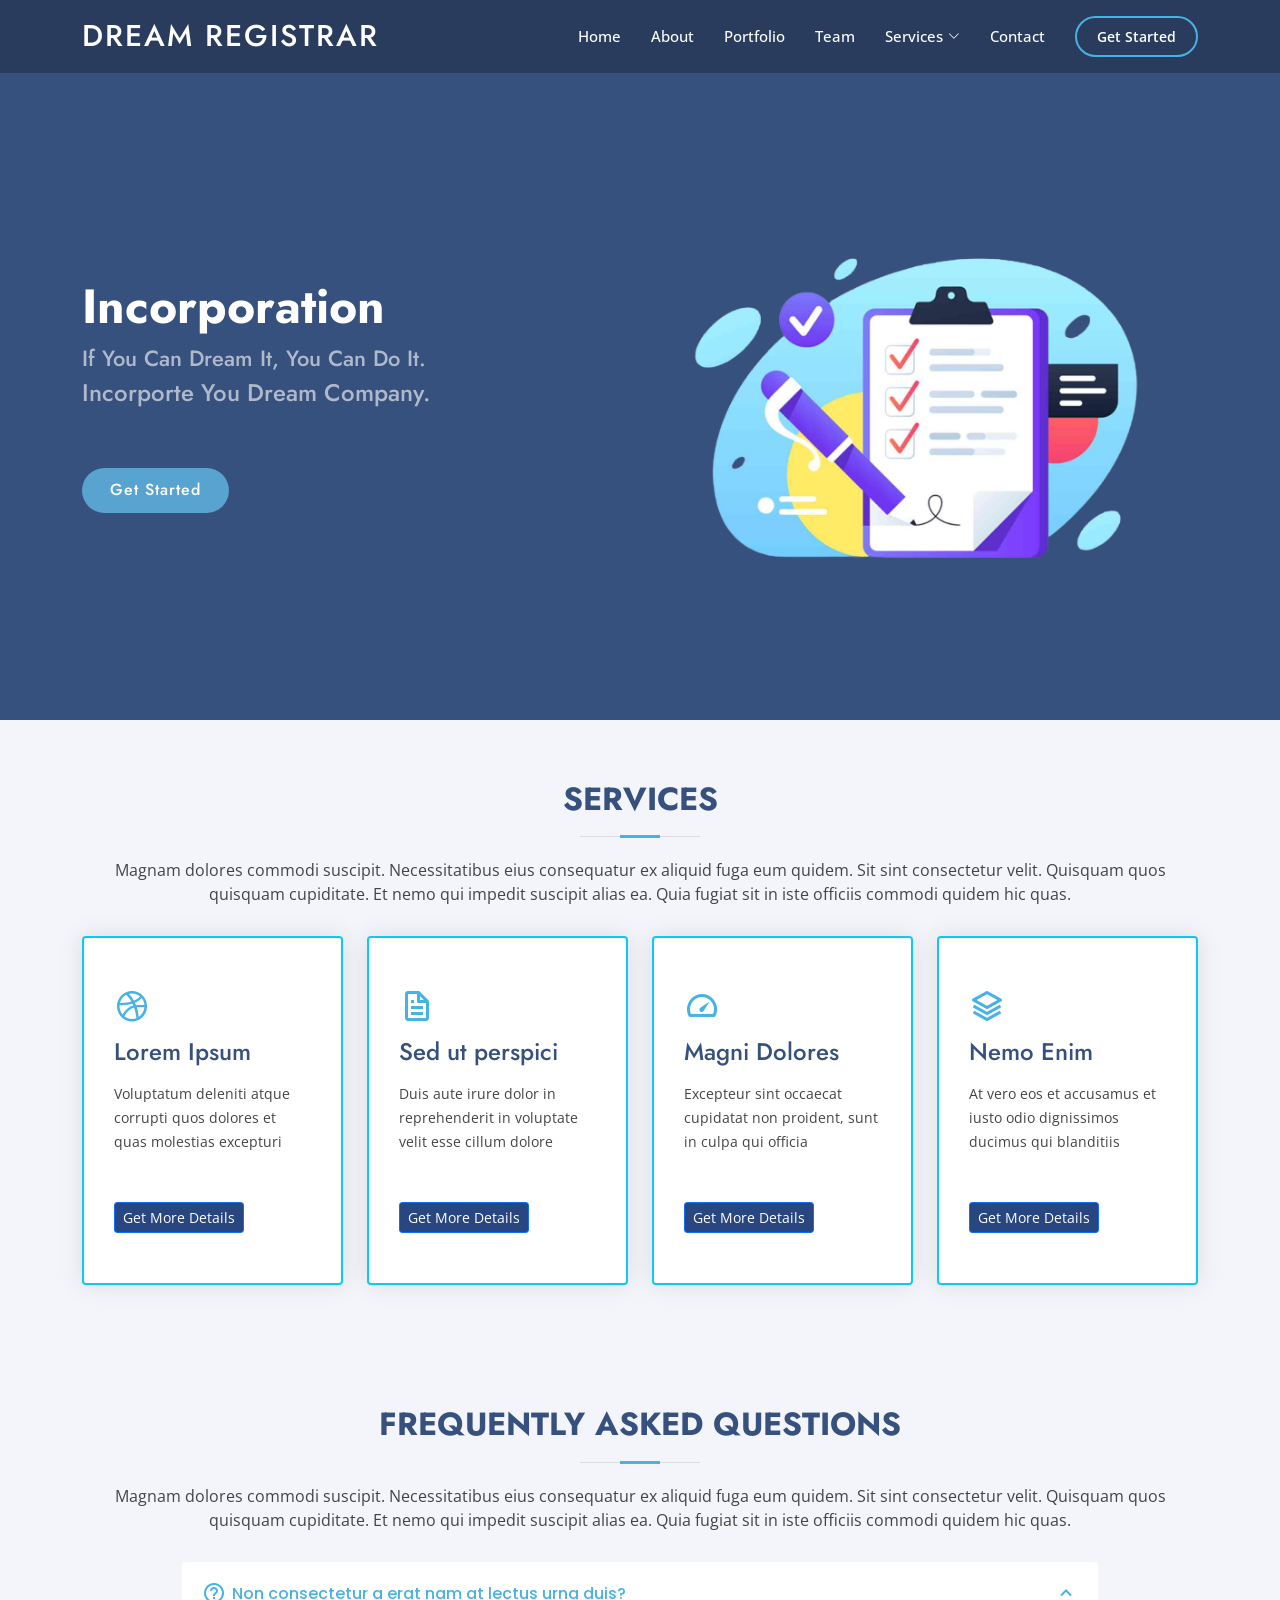
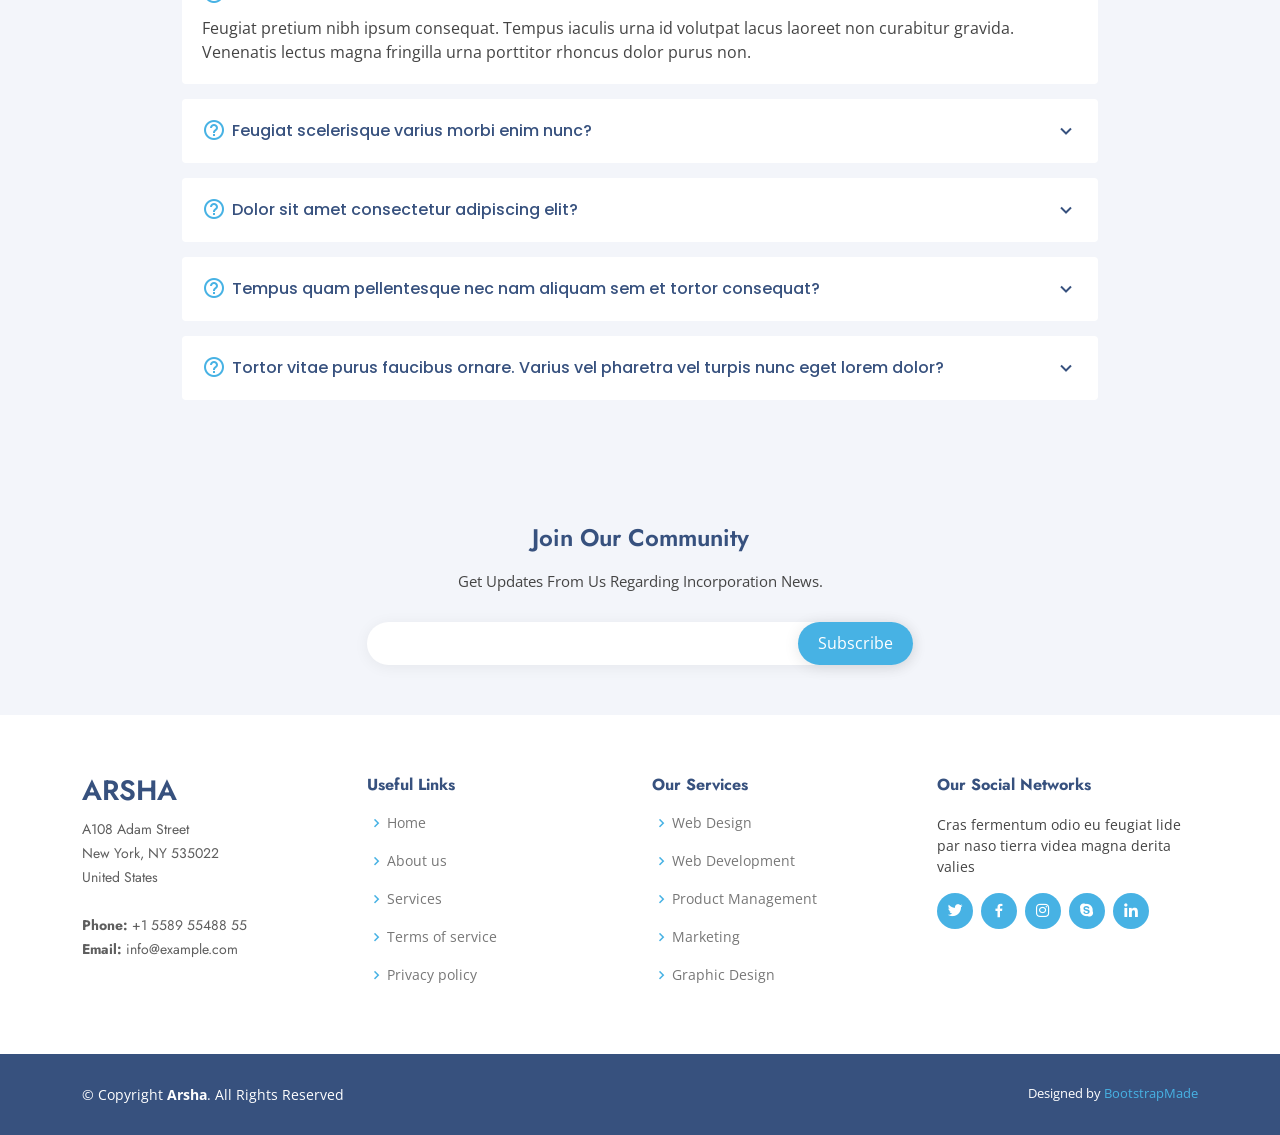
==== commit 94419df3: "added get more info" ====
--- a/incorporation.html
+++ b/incorporation.html
@@ -47,6 +47,86 @@
     </head>
 
     <body>
+        <!-- ======= Modal ======== -->
+
+        <div
+            class="modal fade"
+            id="enterMailId"
+            tabindex="-1"
+            aria-labelledby="exampleModalLabel"
+            aria-hidden="true"
+        >
+            <div class="modal-dialog modal-dialog-centered">
+                <div class="modal-content">
+                    <div class="modal-header">
+                        <h5 class="modal-title" id="exampleModalLabel">
+                            Get More Info
+                        </h5>
+                        <button
+                            type="button"
+                            class="btn-close"
+                            data-bs-dismiss="modal"
+                            aria-label="Close"
+                        ></button>
+                    </div>
+                    <div class="modal-body">
+                        <div class="row">
+                            <div class="col">
+                                <input
+                                    type="text"
+                                    id="name"
+                                    class="form-control mt-1"
+                                    placeholder="Enter Your Email Address"
+                                    required
+                                />
+                                <input
+                                    type="tel"
+                                    id="phone"
+                                    class="form-control mt-1"
+                                    placeholder="Email Address"
+                                    required
+                                />
+                                <input
+                                    type="text"
+                                    id=""
+                                    class="form-control mt-1"
+                                    placeholder="Email Address"
+                                    required
+                                />
+                                <input
+                                    type="email"
+                                    id="emailId"
+                                    class="form-control mt-1"
+                                    placeholder="Enter Your Email Address"
+                                    required
+                                />
+                                <p class="emailError link-danger"></p>
+                                <p class="mt-2 text-muted">
+                                    Don't worry we won't sapm your inbox!
+                                </p>
+                            </div>
+                        </div>
+                    </div>
+                    <div class="modal-footer">
+                        <button
+                            type="button"
+                            class="btn btn-secondary"
+                            data-bs-dismiss="modal"
+                        >
+                            Close
+                        </button>
+                        <button
+                            type="button"
+                            class="btn btn-primary"
+                            onclick="sendMail()"
+                        >
+                            Get Info
+                        </button>
+                    </div>
+                </div>
+            </div>
+        </div>
+
         <!-- ======= Header ======= -->
         <header id="header" class="fixed-top header-inner-pages">
             <div class="container d-flex align-items-center">
@@ -215,6 +295,15 @@
                                     Voluptatum deleniti atque corrupti quos
                                     dolores et quas molestias excepturi
                                 </p>
+                                <button
+                                    class="btn btn-sm btn-primary mt-5"
+                                    style="background-color: #284781"
+                                    onclick="getMoreInfo('hello', 1)"
+                                    data-bs-toggle="modal"
+                                    data-bs-target="#enterMailId"
+                                >
+                                    Get More Details
+                                </button>
                             </div>
                         </div>
 
@@ -234,6 +323,13 @@
                                     Duis aute irure dolor in reprehenderit in
                                     voluptate velit esse cillum dolore
                                 </p>
+                                <button
+                                    class="btn btn-sm btn-primary mt-5"
+                                    style="background-color: #284781"
+                                    onclick="getMoreInfo('hello', 1)"
+                                >
+                                    Get More Details
+                                </button>
                             </div>
                         </div>
 
@@ -253,6 +349,13 @@
                                     Excepteur sint occaecat cupidatat non
                                     proident, sunt in culpa qui officia
                                 </p>
+                                <button
+                                    class="btn btn-sm btn-primary mt-5"
+                                    style="background-color: #284781"
+                                    onclick="getMoreInfo('hello', 1)"
+                                >
+                                    Get More Details
+                                </button>
                             </div>
                         </div>
 
@@ -272,6 +375,13 @@
                                     At vero eos et accusamus et iusto odio
                                     dignissimos ducimus qui blanditiis
                                 </p>
+                                <button
+                                    class="btn btn-sm btn-primary mt-5"
+                                    style="background-color: #284781"
+                                    onclick="getMoreInfo('hello', 1)"
+                                >
+                                    Get More Details
+                                </button>
                             </div>
                         </div>
                     </div>
@@ -600,5 +710,6 @@
 
         <!-- Template Main JS File -->
         <script src="assets/js/main.js"></script>
+        <script src="assets/js/getMoreInfo.js"></script>
     </body>
 </html>
